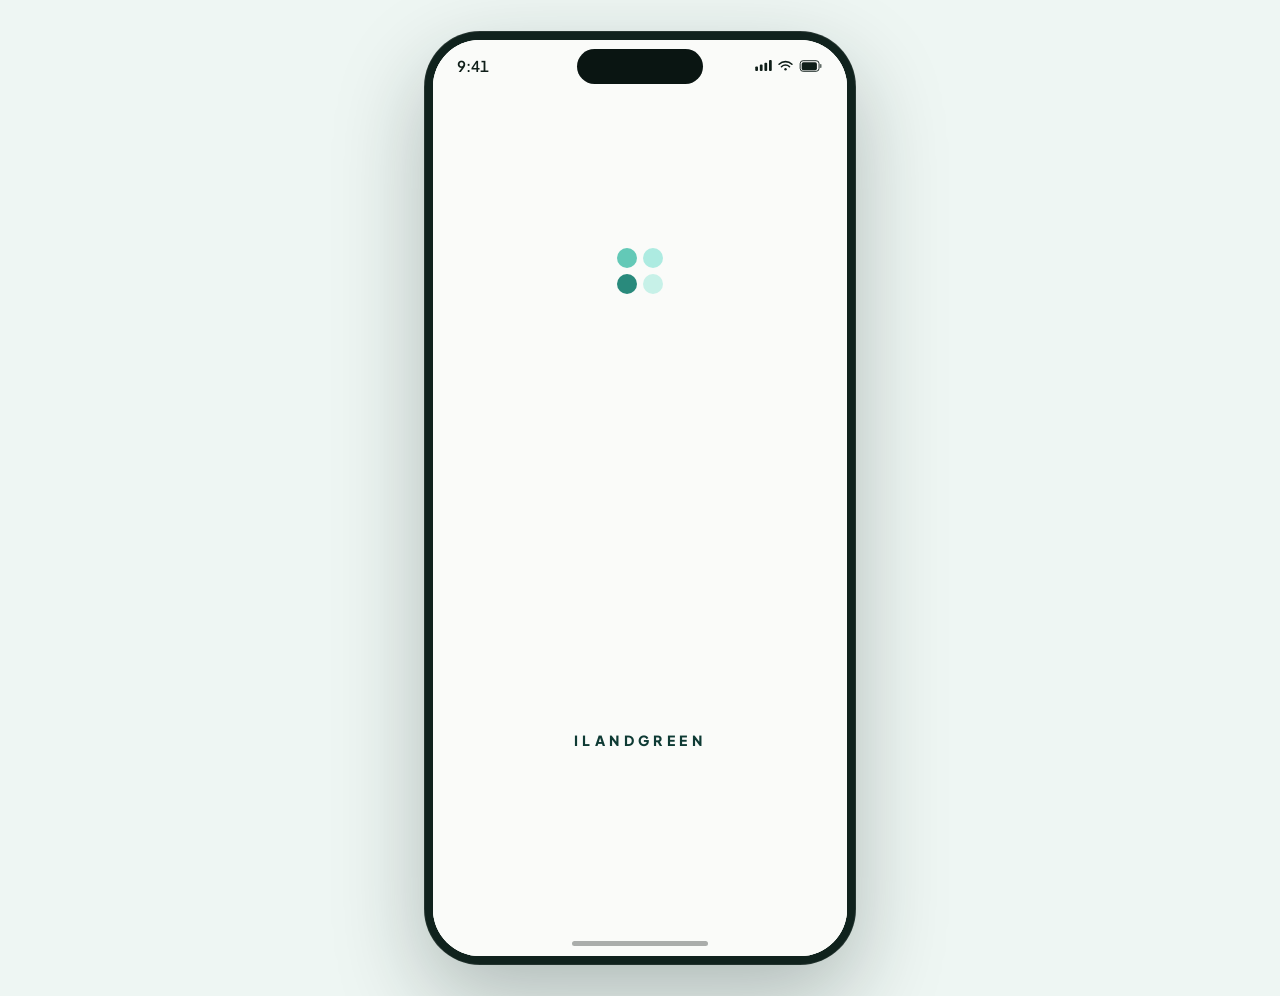
==== ilandgreen/index.html @ 9475b224 "Update portfolio v2 with ILANDGREEN" ====
<!doctype html>
<html lang="en">
<head>
<meta charset="utf-8">
<meta name="viewport" content="width=device-width, initial-scale=1">
<title>ILANDGREEN | Deep Travel, Slow Sound</title>
<link rel="preconnect" href="https://fonts.googleapis.com">
<link rel="preconnect" href="https://fonts.gstatic.com" crossorigin>
<link href="https://fonts.googleapis.com/css2?family=Plus+Jakarta+Sans:wght@300;400;500;600;700;800&display=swap" rel="stylesheet">
<link rel="stylesheet" href="css/tokens.css">
<link rel="stylesheet" href="css/base.css">
<link rel="stylesheet" href="css/components.css">
<link rel="stylesheet" href="css/screens.css">
</head>
<body>
<main class="phone" aria-label="ILANDGREEN sustainable travel app">
  <div class="status">
    <span class="status-time">9:41</span>
    <span class="status-icons">
      <svg class="i-signal" viewBox="0 0 18 12" fill="none" aria-hidden="true"><rect x="0" y="7" width="3" height="5" rx="1" fill="currentColor"/><rect x="5" y="5" width="3" height="7" rx="1" fill="currentColor"/><rect x="10" y="3" width="3" height="9" rx="1" fill="currentColor"/><rect x="15" y="0" width="3" height="12" rx="1" fill="currentColor"/></svg>
      <svg class="i-wifi" viewBox="0 0 16 12" fill="none" aria-hidden="true"><path d="M1 4.6a10 10 0 0 1 14 0" stroke="currentColor" stroke-width="1.7" stroke-linecap="round"/><path d="M3.6 7.3a6.4 6.4 0 0 1 8.8 0" stroke="currentColor" stroke-width="1.7" stroke-linecap="round"/><circle cx="8" cy="10.1" r="1.3" fill="currentColor"/></svg>
      <svg class="i-battery" viewBox="0 0 25 13" fill="none" aria-hidden="true"><rect x="0.75" y="0.75" width="20.5" height="11.5" rx="3.2" stroke="currentColor" stroke-width="1"/><rect x="2.4" y="2.4" width="16.5" height="8.7" rx="1.8" fill="currentColor"/><rect x="22.2" y="4.3" width="1.7" height="4.4" rx="0.85" fill="currentColor" opacity=".65"/></svg>
    </span>
  </div>
  <div id="screen" class="screen"></div>
  <nav id="tabbar" class="tabbar" aria-label="Primary" hidden></nav>
  <div class="home-bar" aria-hidden="true"></div>
</main>
<script src="js/data.js"></script>
<script src="js/state.js"></script>
<script src="js/audio.js"></script>
<script src="js/components.js"></script>
<script src="js/screens.js"></script>
<script src="js/router.js"></script>
<script src="js/main.js"></script>
</body>
</html>
---- ilandgreen/css/tokens.css ----
:root{
  /* mint ramp — brand primary is --mint-300 (#ADEBE1, given) */
  --mint-50:#F3FBFA;
  --mint-100:#E1F7F3;
  --mint-200:#C7F1E8;
  --mint-300:#ADEBE1;
  --mint-400:#8CDDCF;
  --mint-500:#63C9B7;
  --mint-600:#3FAE9C;
  --mint-700:#298A7C;

  /* deep teal — text on mint, dark accents */
  --teal-900:#0E3A34;
  --teal-700:#155F55;
  --teal-500:#1F8A79;

  /* neutrals */
  --bg:#FAFBF9;
  --surface:#FFFFFF;
  --ink-900:#16211F;
  --ink-700:#3C4A47;
  --ink-500:#6B7A76;
  --ink-300:#A7B5B1;
  --ink-100:#E4ECEA;

  /* accent pops */
  --coral:#FF7D5C;
  --sun:#FFC857;

  /* type */
  --font-display:"Plus Jakarta Sans",Inter,"Noto Sans",Arial,sans-serif;
  --fs-display:34px;
  --fs-h1:28px;
  --fs-h2:22px;
  --fs-h3:17px;
  --fs-body-lg:15px;
  --fs-body:14px;
  --fs-caption:12px;
  --fs-micro:10px;

  /* spacing (8pt scale) */
  --space-1:4px;
  --space-2:8px;
  --space-3:12px;
  --space-4:16px;
  --space-5:20px;
  --space-6:24px;
  --space-7:32px;
  --space-8:40px;
  --space-9:48px;
  --space-10:64px;

  /* radius */
  --radius-xs:8px;
  --radius-sm:12px;
  --radius-md:16px;
  --radius-lg:24px;
  --radius-xl:32px;
  --radius-full:999px;

  /* shadow */
  --shadow-1:0 1px 2px rgba(22,33,31,.05);
  --shadow-2:0 4px 14px rgba(22,33,31,.08);
  --shadow-3:0 14px 36px rgba(22,33,31,.16);
  --shadow-cta:0 10px 24px rgba(173,235,225,.55);

  /* z-index */
  --z-deco:0;
  --z-content:1;
  --z-tabbar:20;
  --z-notch:30;
  --z-status:32;
  --z-toast:40;
}
---- ilandgreen/css/base.css ----
*{box-sizing:border-box}
html,body{min-height:100%;margin:0}
body{
  display:grid;
  place-items:center;
  min-height:100vh;
  padding:32px;
  color:var(--ink-900);
  font-family:var(--font-display);
  background:#EEF6F3;
}
button,input{color:inherit;font:inherit}
button{cursor:pointer}
h1,h2,h3,p{margin:0}
img{display:block;max-width:100%}

/* ---------- phone frame chrome ---------- */
.phone{
  position:relative;
  width:430px;
  height:932px;
  overflow:hidden;
  border:8px solid #10221d;
  border-radius:55px;
  background:var(--bg);
  box-shadow:0 35px 90px rgba(16,34,29,.28),0 0 0 1px #2a3934,inset 0 0 0 1px rgba(255,255,255,.08);
}
.phone:before{
  content:"";
  position:absolute;
  z-index:var(--z-notch);
  top:9px;
  left:50%;
  width:126px;
  height:35px;
  transform:translateX(-50%);
  border-radius:20px;
  background:#0a1512;
}
.status{
  position:absolute;
  z-index:var(--z-status);
  top:16px;
  right:24px;
  left:24px;
  display:flex;
  justify-content:space-between;
  align-items:center;
  color:#0f1e19;
  pointer-events:none;
}
.status.on-dark{color:#f4fbf8}
.status-time{font-size:15px;font-weight:600;letter-spacing:-.01em;font-variant-numeric:tabular-nums}
.status-icons{display:flex;gap:6px;align-items:center}
.status-icons svg{display:block}
.i-signal{width:17px;height:11px}
.i-wifi{width:15px;height:11px}
.i-battery{width:24px;height:12px}

.screen{position:absolute;inset:0;overflow:auto;scrollbar-width:none;background:var(--bg)}
.screen::-webkit-scrollbar{display:none}

.view{min-height:100%;animation:appear .45s ease both}
@keyframes appear{from{opacity:0;transform:translateY(10px)}to{opacity:1;transform:none}}

.home-bar{
  position:absolute;
  z-index:35;
  bottom:10px;
  left:50%;
  width:136px;
  height:5px;
  transform:translateX(-50%);
  border-radius:3px;
  background:rgba(20,30,26,.35);
  pointer-events:none;
}

button:focus-visible{outline:2px solid var(--teal-700);outline-offset:3px}

@media (max-width:470px){
  body{padding:0;background:var(--bg)}
  .phone{width:100vw;height:100vh;border:0;border-radius:0}
  .phone:before{top:8px}
}
@media (max-height:850px) and (min-width:471px){
  body{align-items:start}
  .phone{transform:scale(.82);transform-origin:top center;margin-bottom:-160px}
}
---- ilandgreen/css/components.css ----
/* ===== icons ===== */
.icon{width:20px;height:20px;flex:none;display:block}
.icon-sm{width:16px;height:16px}
.icon-lg{width:28px;height:28px}

/* ===== top bar ===== */
.topbar{
  display:flex;
  align-items:center;
  justify-content:space-between;
  gap:var(--space-3);
}
.topbar.overlay{color:#fff}
.topbar.overlay .icon-btn,.topbar.overlay .back-btn{color:#fff;background:rgba(10,20,18,.4);backdrop-filter:blur(6px)}
.brand{display:flex;gap:8px;align-items:center;font-size:var(--fs-micro);font-weight:700;letter-spacing:.18em}
.brand-mark{display:grid;grid-template-columns:repeat(2,7px);gap:2px;width:16px}
.brand-mark i{width:7px;height:7px;border-radius:50%;background:var(--mint-500)}
.brand-mark i:nth-child(2){background:var(--mint-300)}
.brand-mark i:nth-child(3){background:var(--mint-700)}
.brand-mark i:nth-child(4){background:var(--mint-200)}
.icon-btn,.back-btn{
  display:grid;
  place-items:center;
  width:36px;
  height:36px;
  padding:0;
  border:0;
  border-radius:var(--radius-full);
  background:rgba(255,255,255,.85);
  color:var(--ink-900);
  box-shadow:var(--shadow-1);
}
.topbar:not(.overlay) .icon-btn,.topbar:not(.overlay) .back-btn{background:var(--surface)}
.icon-btn:hover,.back-btn:hover{filter:brightness(.97)}
.title-lockup .kicker{color:var(--teal-700);font-size:var(--fs-micro);font-weight:700;letter-spacing:.16em;text-transform:uppercase}
.title-lockup h1{font-size:var(--fs-h2);font-weight:700;margin-top:2px}

/* ===== bottom tab bar ===== */
.tabbar{
  position:absolute;
  z-index:var(--z-tabbar);
  left:20px;
  right:20px;
  bottom:26px;
  display:flex;
  align-items:center;
  justify-content:space-between;
  padding:10px 18px;
  border-radius:var(--radius-full);
  background:var(--surface);
  box-shadow:var(--shadow-3);
}
#tabbar[hidden]{display:none}
.tabbar-item{
  display:grid;
  place-items:center;
  width:40px;
  height:40px;
  padding:0;
  border:0;
  background:none;
  color:var(--ink-300);
  border-radius:var(--radius-full);
}
.tabbar-item.is-active{color:var(--teal-700);background:var(--mint-100)}
.tabbar-fab{
  display:grid;
  place-items:center;
  width:54px;
  height:54px;
  margin-top:-32px;
  border:4px solid var(--bg);
  border-radius:50%;
  background:var(--mint-300);
  color:var(--teal-900);
  box-shadow:var(--shadow-3);
}
.tabbar-fab.is-active{background:var(--teal-700);color:#fff}

/* ===== pill buttons ===== */
.pill-btn{
  display:inline-flex;
  align-items:center;
  justify-content:center;
  gap:8px;
  width:100%;
  padding:16px 20px;
  border:0;
  border-radius:var(--radius-full);
  font-size:var(--fs-body);
  font-weight:700;
  letter-spacing:.01em;
  transition:transform .15s ease,filter .15s ease;
}
.pill-btn:hover{transform:translateY(-1px)}
.pill-btn:disabled{opacity:.45;pointer-events:none}
.pill-btn--primary{background:var(--mint-300);color:var(--teal-900);box-shadow:var(--shadow-cta)}
.pill-btn--primary:hover{background:var(--mint-400)}
.pill-btn--dark{background:var(--teal-900);color:#fff;box-shadow:var(--shadow-2)}
.pill-btn--outline{background:transparent;color:var(--teal-900);border:1.5px solid var(--ink-100)}
.pill-btn--outline:hover{border-color:var(--mint-400)}
.pill-btn--ghost{background:transparent;color:var(--ink-500);width:auto;padding:8px 4px;font-weight:600}
.pill-btn--sm{width:auto;padding:12px 18px;font-size:var(--fs-caption)}

.fab-arrow{
  display:grid;
  place-items:center;
  width:64px;
  height:64px;
  border:0;
  border-radius:50%;
  background:#fff;
  color:var(--ink-900);
  box-shadow:var(--shadow-3);
}
.fab-arrow:hover{transform:translateY(-1px)}
.fab-arrow.on-mint{background:var(--teal-900);color:#fff}

/* ===== chips ===== */
.chip{
  display:inline-flex;
  align-items:center;
  padding:6px 12px;
  border-radius:var(--radius-full);
  background:var(--mint-100);
  color:var(--teal-700);
  font-size:var(--fs-micro);
  font-weight:700;
  letter-spacing:.04em;
  white-space:nowrap;
}
.chip-row{display:flex;gap:6px;flex-wrap:wrap}

/* ===== photo card ===== */
.photo-card{flex:none;width:150px}
.photo-card--md{width:172px}
.photo-card--lg{width:220px}
.photo-card__frame{position:relative;overflow:hidden;border-radius:var(--radius-lg);aspect-ratio:4/5;background:var(--mint-100);box-shadow:var(--shadow-1);transition:box-shadow .25s ease}
.photo-card__frame img{width:100%;height:100%;object-fit:cover;transition:transform .35s ease}
.photo-card__chips{position:absolute;left:10px;bottom:10px;right:10px;display:flex;gap:5px;flex-wrap:wrap}
.photo-card__chips .chip{background:rgba(255,255,255,.92)}
.photo-card__caption{margin-top:12px;font-size:var(--fs-caption);font-weight:600;color:var(--ink-700)}
.photo-card:hover .photo-card__frame{box-shadow:var(--shadow-3)}
.photo-card:hover .photo-card__frame img{transform:scale(1.07)}

/* ===== progress bar (quiz) ===== */
.progress-bar{display:flex;gap:6px}
.progress-seg{flex:1;height:6px;border-radius:var(--radius-full);background:var(--ink-100)}
.progress-seg.is-filled{background:var(--mint-500)}

/* ===== persona card (onboarding) ===== */
.persona-card{
  display:flex;
  align-items:center;
  gap:var(--space-3);
  width:100%;
  padding:16px 18px;
  border-radius:var(--radius-lg);
  border:1.5px solid var(--ink-100);
  background:var(--surface);
  text-align:left;
  box-shadow:var(--shadow-1);
}
.persona-card.is-selected{border-color:var(--mint-500);background:var(--mint-50);box-shadow:var(--shadow-2)}
.persona-card__body{flex:1}
.persona-card__body h3{font-size:var(--fs-h3);font-weight:700}
.persona-card__body .chip-row{margin-top:6px}
.persona-card__icon{
  display:grid;
  place-items:center;
  width:44px;
  height:44px;
  flex:none;
  border-radius:50%;
  background:var(--mint-100);
  color:var(--teal-700);
}

/* ===== quiz option card ===== */
.quiz-grid{display:grid;grid-template-columns:1fr 1fr;gap:14px}
.quiz-option{border:0;background:none;padding:0;text-align:left}
.quiz-option__frame{
  position:relative;
  overflow:hidden;
  border-radius:var(--radius-lg);
  aspect-ratio:1/1;
  border:2.5px solid transparent;
}
.quiz-option__frame img{width:100%;height:100%;object-fit:cover}
.quiz-option.is-selected .quiz-option__frame{border-color:var(--mint-500);box-shadow:0 0 0 3px var(--mint-100)}
.quiz-option__label{margin-top:8px;font-size:var(--fs-caption);font-weight:700;color:var(--ink-900);text-align:center}

/* ===== sound wheel (mixer) ===== */
.mixer-wheel{position:relative;margin-top:8px}
.mixer-wheel:before{
  content:"";
  position:absolute;
  left:50%;
  top:150px;
  width:216px;
  height:216px;
  transform:translate(-50%,-50%);
  border:1px dashed rgba(255,255,255,.22);
  border-radius:50%;
  pointer-events:none;
}
.mixer-wheel__center{
  position:absolute;
  left:190px;
  top:150px;
  transform:translate(-50%,-50%);
  width:48px;
  height:48px;
  display:grid;
  place-items:center;
  border-radius:50%;
  background:rgba(255,255,255,.12);
  backdrop-filter:blur(6px);
  color:#fff;
  pointer-events:none;
}
.mixer-wheel__label{
  position:absolute;
  top:50%;
  transform:translateY(-50%);
  writing-mode:vertical-rl;
  font-size:var(--fs-micro);
  font-weight:700;
  letter-spacing:.2em;
  text-transform:uppercase;
  color:rgba(255,255,255,.4);
  pointer-events:none;
}
.mixer-wheel__label--left{left:-4px;transform:translateY(-50%) rotate(180deg)}
.mixer-wheel__label--right{right:-4px}
.wheel-node{
  position:absolute;
  transform:translate(-50%,-50%);
  display:grid;
  place-items:center;
  width:68px;
  height:68px;
  padding:6px;
  border:1.5px solid rgba(255,255,255,.4);
  border-radius:50%;
  background:rgba(20,32,28,.55);
  color:#fff;
  font-size:9px;
  font-weight:700;
  line-height:1.35;
  text-align:center;
  backdrop-filter:blur(6px);
  transition:.25s ease;
}
.wheel-node:hover{border-color:rgba(255,255,255,.75);background:rgba(20,32,28,.75)}
.wheel-node.is-active{
  width:82px;
  height:82px;
  background:var(--mint-300);
  border-color:var(--mint-300);
  color:var(--teal-900);
  box-shadow:0 8px 22px rgba(173,235,225,.4),0 0 0 6px rgba(173,235,225,.16);
}
.wheel-node.is-active:hover{background:var(--mint-400);border-color:var(--mint-400)}

/* ===== wave bars ===== */
.wave-bars{display:flex;align-items:center;gap:3px;height:46px}
.wave-bars i{flex:1;min-width:2px;height:var(--h);border-radius:4px;background:var(--ink-100);transition:background .3s ease}
.wave-bars.is-playing i{background:var(--mint-500);animation:wave 1.3s ease-in-out infinite alternate}
.wave-bars i:nth-child(2n){animation-delay:.28s}
.wave-bars i:nth-child(3n){animation-delay:.57s}
@keyframes wave{to{transform:scaleY(.35);opacity:.55}}

.play-btn{
  display:grid;
  place-items:center;
  width:44px;
  height:44px;
  flex:none;
  border:0;
  border-radius:50%;
  background:var(--teal-900);
  color:#fff;
  transition:background .2s ease,box-shadow .2s ease;
}
.play-btn.is-active{
  background:var(--mint-300);
  color:var(--teal-900);
  box-shadow:0 0 0 6px rgba(173,235,225,.3);
  animation:play-pulse 1.8s ease-in-out infinite;
}
@keyframes play-pulse{50%{box-shadow:0 0 0 10px rgba(173,235,225,.16)}}

/* ===== match card (quiz result) ===== */
.match-card{
  position:relative;
  overflow:hidden;
  border-radius:var(--radius-lg);
  box-shadow:var(--shadow-3);
  aspect-ratio:4/5;
}
.match-card img{width:100%;height:100%;object-fit:cover}
.match-card__overlay{
  position:absolute;
  inset:0;
  display:flex;
  flex-direction:column;
  justify-content:flex-end;
  padding:22px;
  color:#fff;
  background:linear-gradient(180deg,rgba(14,58,52,0) 35%,rgba(10,25,22,.86) 100%);
}
.match-card__overlay .kicker{color:var(--mint-300);font-size:var(--fs-micro);font-weight:700;letter-spacing:.14em;text-transform:uppercase}
.match-card__overlay h2{margin-top:8px;font-size:var(--fs-h1);font-weight:700}
.match-card__overlay p{margin-top:6px;font-size:var(--fs-body);opacity:.85}

/* ===== toast ===== */
.toast{
  position:absolute;
  z-index:var(--z-toast);
  right:20px;
  bottom:100px;
  left:20px;
  padding:14px 16px;
  border-radius:var(--radius-md);
  background:var(--teal-900);
  color:#fff;
  box-shadow:var(--shadow-3);
  font-size:var(--fs-caption);
  font-weight:600;
  text-align:center;
  animation:toast-in .3s ease both;
}
@keyframes toast-in{from{opacity:0;transform:translateY(12px)}}

/* ===== decorative wave ===== */
.deco-wave{position:absolute;left:0;right:0;z-index:var(--z-deco);pointer-events:none}
.deco-wave.top{top:0}
.deco-wave.bottom{bottom:0}
.deco-wave svg{display:block;width:100%}

/* ===== section heading ===== */
.section-head{margin-bottom:20px}
.section-head h2{font-size:var(--fs-h2);font-weight:700}
.section-head p{margin-top:6px;color:var(--ink-500);font-size:var(--fs-caption);line-height:1.5}

/* ===== scroll row ===== */
.scroll-row{display:flex;gap:12px;overflow-x:auto;scrollbar-width:none;margin:0 -25px;padding:0 25px}
.scroll-row::-webkit-scrollbar{display:none}

/* ===== theme tabs (mixer) ===== */
.theme-tabs{display:flex;gap:8px;overflow-x:auto;scrollbar-width:none}
.theme-tabs::-webkit-scrollbar{display:none}
.theme-tab{
  flex:none;
  padding:9px 16px;
  border:1.5px solid rgba(255,255,255,.18);
  border-radius:var(--radius-full);
  background:rgba(255,255,255,.06);
  color:rgba(255,255,255,.7);
  font-size:var(--fs-caption);
  font-weight:600;
  transition:.2s ease;
}
.theme-tab:hover{border-color:rgba(255,255,255,.4);background:rgba(255,255,255,.14);color:#fff}
.theme-tab.is-active{
  border-color:var(--mint-300);
  background:var(--mint-300);
  color:var(--teal-900);
  font-weight:700;
}
.theme-tab.is-active:hover{background:var(--mint-400);border-color:var(--mint-400)}
---- ilandgreen/css/screens.css ----
/* ===== SPLASH ===== */
.screen-splash{display:grid;place-items:center;height:100%;background:var(--bg)}
.splash-mark{display:grid;grid-template-columns:repeat(2,20px);gap:6px}
.splash-mark i{width:20px;height:20px;border-radius:50%;background:var(--mint-500)}
.splash-mark i:nth-child(2){background:var(--mint-300)}
.splash-mark i:nth-child(3){background:var(--mint-700)}
.splash-mark i:nth-child(4){background:var(--mint-200)}
.splash-word{margin-top:22px;font-size:var(--fs-body);font-weight:800;letter-spacing:.32em;color:var(--teal-900)}

/* ===== WELCOME (login landing) ===== */
.screen-welcome{position:relative;height:100%}
.welcome-hero{position:absolute;inset:0}
.welcome-hero img{width:100%;height:100%;object-fit:cover}
.welcome-hero:after{content:"";position:absolute;inset:0;pointer-events:none;background:linear-gradient(180deg,rgba(10,30,26,.15) 0%,rgba(8,20,17,.15) 55%,rgba(6,15,13,.85) 100%)}
.welcome-top{position:relative;z-index:var(--z-content);padding:68px 25px 0}
.welcome-bottom{position:absolute;z-index:var(--z-content);left:25px;right:25px;bottom:40px;color:#fff}
.welcome-bottom .brand-mark i{background:var(--mint-300)}
.welcome-bottom .brand-mark i:nth-child(2){background:#fff}
.welcome-bottom h1{margin-top:18px;font-size:var(--fs-display);font-weight:800;line-height:1.15}
.welcome-bottom p{margin-top:10px;max-width:280px;font-size:var(--fs-body);opacity:.85;line-height:1.6}
.welcome-bottom .pill-btn{margin-top:26px}

/* ===== ONBOARDING ===== */
.screen-onboarding{position:relative;height:100%;padding:68px 25px 32px;overflow:hidden;display:flex;flex-direction:column}
.onboarding-head{position:relative;z-index:var(--z-content);margin-top:36px}
.onboarding-head .kicker{color:var(--teal-700);font-size:var(--fs-micro);font-weight:700;letter-spacing:.14em;text-transform:uppercase}
.onboarding-head h1{margin-top:8px;font-size:var(--fs-h1);font-weight:800;line-height:1.25}
.onboarding-list{position:relative;z-index:var(--z-content);margin-top:28px;display:grid;gap:12px}
.screen-onboarding .pill-btn{position:relative;z-index:var(--z-content);margin-top:24px}

/* ===== HOME ===== */
.screen-home{padding:0 0 130px}
.home-top{padding:68px 25px 0}
.home-greet{display:flex;align-items:center;justify-content:space-between}
.home-eyebrow{color:var(--ink-500);font-size:var(--fs-body);font-weight:500}
.home-greet h1{margin-top:2px;font-size:var(--fs-display);font-weight:700;letter-spacing:-.01em}
.home-avatar{width:44px;height:44px;flex:none;border-radius:50%;background:var(--mint-100);display:grid;place-items:center;color:var(--teal-700)}
.home-hero-wrap{padding:0 25px;margin-top:28px}
.home-hero{position:relative;height:320px;overflow:hidden;border-radius:var(--radius-xl);box-shadow:var(--shadow-2)}
.home-hero img{width:100%;height:100%;object-fit:cover}
.home-hero:after{content:"";position:absolute;inset:0;pointer-events:none;background:linear-gradient(0deg,rgba(8,20,17,.72) 0%,rgba(8,20,17,0) 48%)}
.home-hero-copy{position:absolute;z-index:var(--z-content);left:22px;right:22px;bottom:22px;color:#fff}
.home-hero-copy p{font-size:var(--fs-body-lg);font-weight:600;line-height:1.5;max-width:230px}
.home-sections{padding:40px 25px 0;display:grid;gap:40px}
.section-head{display:flex;align-items:end;justify-content:space-between}

/* ===== QUICK TEST INTRO ===== */
.screen-quicktest{position:relative;height:100%}
.qt-hero{position:absolute;inset:0}
.qt-hero img{width:100%;height:100%;object-fit:cover}
.qt-hero:after{content:"";position:absolute;inset:0;pointer-events:none;background:linear-gradient(180deg,rgba(8,20,17,.25) 0%,rgba(8,20,17,.1) 40%,rgba(8,20,17,.55) 100%)}
.qt-top{position:relative;z-index:var(--z-content);padding:68px 25px 0}
.qt-body{position:relative;z-index:var(--z-content);height:100%;display:flex;flex-direction:column;align-items:center;justify-content:center;text-align:center;padding:0 40px;color:#fff}
.qt-body h1{font-size:var(--fs-h1);font-weight:800;line-height:1.3}
.qt-body p{margin-top:10px;font-size:var(--fs-body);opacity:.85}
.qt-body .fab-arrow{margin-top:28px}

/* ===== QUIZ ===== */
.screen-quiz{padding:68px 25px 40px}
.quiz-progress{margin-top:20px}
.quiz-q{margin-top:26px;font-size:var(--fs-h2);font-weight:800;line-height:1.3}
.quiz-grid{margin-top:22px}

/* ===== QUIZ RESULT ===== */
.screen-quizresult{padding:68px 25px 40px}
.qr-head{margin-top:6px;text-align:center}
.qr-head .kicker{color:var(--teal-700);font-size:var(--fs-micro);font-weight:700;letter-spacing:.14em;text-transform:uppercase}
.qr-head h1{margin-top:8px;font-size:var(--fs-h1);font-weight:800}
.qr-head p{margin-top:8px;color:var(--ink-500);font-size:var(--fs-body)}
.match-card{margin-top:24px}
.qr-copy{margin-top:18px;padding:16px 18px;border-left:3px solid var(--mint-500);background:var(--mint-50);color:var(--ink-700);font-size:var(--fs-body);line-height:1.7;border-radius:0 var(--radius-md) var(--radius-md) 0}
.qr-actions{display:grid;grid-template-columns:1fr 1.3fr;gap:10px;margin-top:24px}

/* ===== MIXER ===== */
.screen-mixer{position:relative;height:100%;overflow:hidden}
.mixer-hero{position:absolute;inset:0}
.mixer-hero img{width:100%;height:100%;object-fit:cover;transition:opacity .4s ease}
.mixer-hero:after{content:"";position:absolute;inset:0;pointer-events:none;background:linear-gradient(180deg,rgba(6,15,13,.72) 0%,rgba(6,15,13,.15) 42%,rgba(6,15,13,.1) 60%,rgba(6,15,13,.88) 100%)}
.mixer-body{position:relative;z-index:var(--z-content);height:100%;display:flex;flex-direction:column;padding:68px 25px 0;color:#fff}
.mixer-tags{margin-top:16px}
.mixer-tags span{margin-right:10px;font-size:var(--fs-micro);font-weight:600;opacity:.75}
.screen-mixer .theme-tabs{margin-top:18px}
.mixer-title{margin-top:18px}
.mixer-title .kicker{color:var(--mint-300);font-size:var(--fs-micro);font-weight:700;letter-spacing:.14em;text-transform:uppercase}
.mixer-title h1{margin-top:8px;font-size:var(--fs-h1);font-weight:800}
.mixer-title p{margin-top:4px;font-size:var(--fs-body);font-style:italic;opacity:.75}
.mixer-bottom{
  position:relative;
  z-index:var(--z-content);
  margin-top:auto;
  padding:20px 25px 118px;
  background:rgba(8,18,15,.6);
  backdrop-filter:blur(18px);
  border-radius:28px 28px 0 0;
  box-shadow:0 -12px 30px rgba(0,0,0,.18);
}
.mixer-actions{display:flex;align-items:center;gap:12px;margin-top:18px}
.mixer-actions .pill-btn{flex:1}
.mixer-actions .pill-btn--outline{color:#fff;border-color:rgba(255,255,255,.35)}
.mixer-actions .pill-btn--outline:hover{border-color:var(--mint-300)}

/* ===== MIXER RESULT ===== */
.screen-mixerresult{position:relative;height:100%;overflow:hidden}
.mr-photo{position:absolute;inset:0}
.mr-photo img{width:100%;height:100%;object-fit:cover}
.mr-photo:after{content:"";position:absolute;inset:0;pointer-events:none;background:linear-gradient(180deg,rgba(6,15,13,.65) 0%,rgba(6,15,13,.05) 32%,rgba(6,15,13,.15) 55%,rgba(6,15,13,.9) 100%)}
.mr-content{position:relative;z-index:var(--z-content);height:100%;display:flex;flex-direction:column;padding:68px 25px 32px;color:#fff}
.mr-top{display:flex;align-items:center;justify-content:space-between}
.mr-info{margin-top:28px}
.mr-info h1{font-size:var(--fs-display);font-weight:800;line-height:1.15}
.mr-info .chip-row{margin-top:12px}
.mr-quote{margin-top:16px;max-width:250px;font-size:var(--fs-body);line-height:1.65;opacity:.85}
.mr-footer{margin-top:auto}
.mr-footer-row{display:flex;align-items:center;justify-content:space-between;margin-top:12px}
.mr-caption{font-size:var(--fs-caption);opacity:.8}
.mr-save{
  display:grid;
  place-items:center;
  width:44px;
  height:44px;
  flex:none;
  border:0;
  border-radius:14px;
  background:rgba(255,255,255,.92);
  color:var(--ink-900);
}
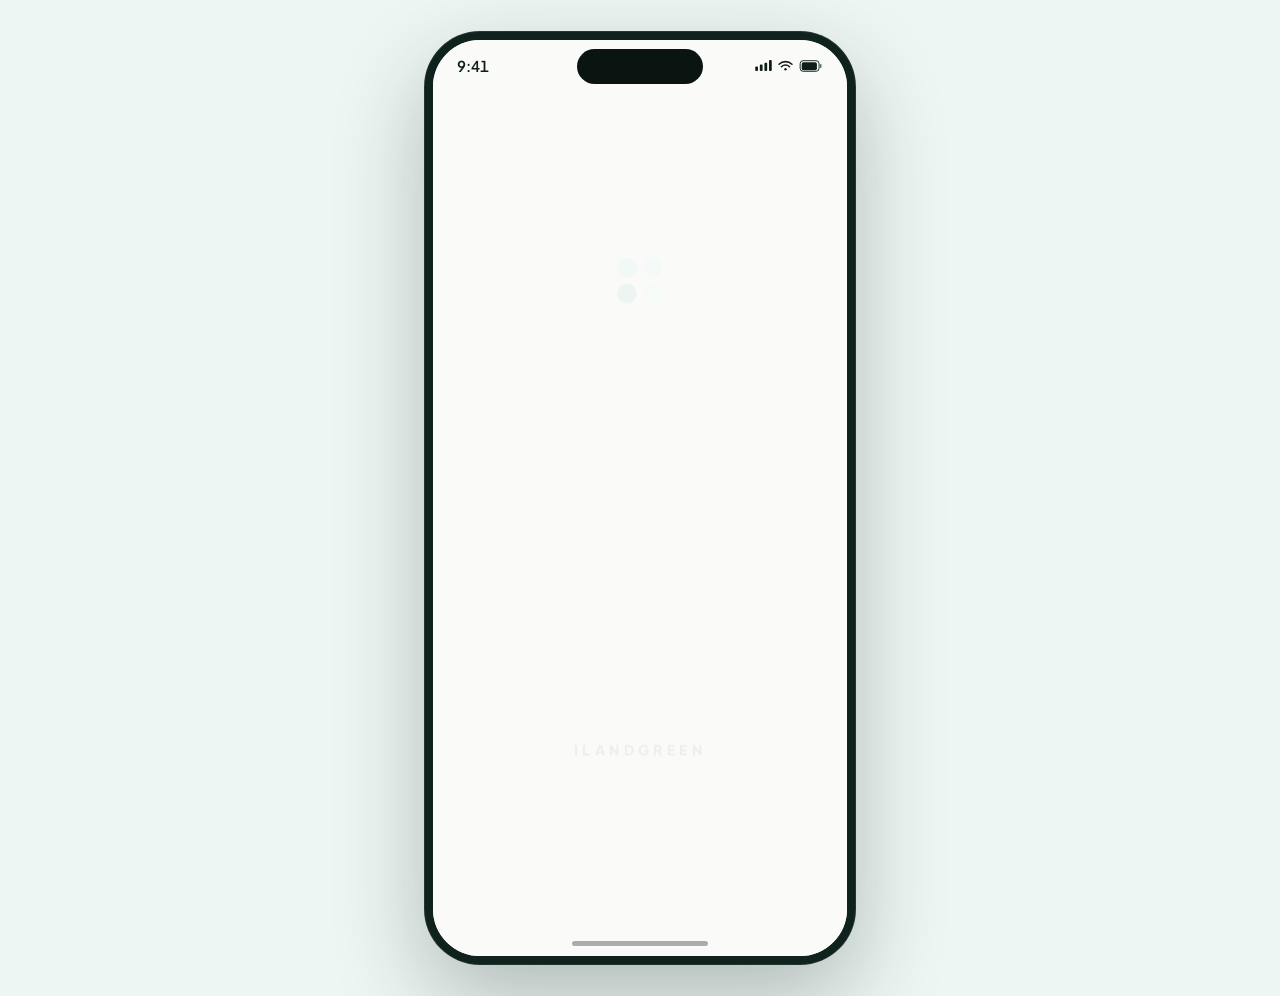
==== commit 59939e89: "Keep the old URLs alive with redirect stubs The deployed site still serves the flat layout, so /feet" ====
--- a/ilandgreen/index.html
+++ b/ilandgreen/index.html
@@ -1,37 +1,10 @@
 <!doctype html>
-<html lang="en">
-<head>
 <meta charset="utf-8">
-<meta name="viewport" content="width=device-width, initial-scale=1">
-<title>ILANDGREEN | Deep Travel, Slow Sound</title>
-<link rel="preconnect" href="https://fonts.googleapis.com">
-<link rel="preconnect" href="https://fonts.gstatic.com" crossorigin>
-<link href="https://fonts.googleapis.com/css2?family=Plus+Jakarta+Sans:wght@300;400;500;600;700;800&display=swap" rel="stylesheet">
-<link rel="stylesheet" href="css/tokens.css">
-<link rel="stylesheet" href="css/base.css">
-<link rel="stylesheet" href="css/components.css">
-<link rel="stylesheet" href="css/screens.css">
-</head>
-<body>
-<main class="phone" aria-label="ILANDGREEN sustainable travel app">
-  <div class="status">
-    <span class="status-time">9:41</span>
-    <span class="status-icons">
-      <svg class="i-signal" viewBox="0 0 18 12" fill="none" aria-hidden="true"><rect x="0" y="7" width="3" height="5" rx="1" fill="currentColor"/><rect x="5" y="5" width="3" height="7" rx="1" fill="currentColor"/><rect x="10" y="3" width="3" height="9" rx="1" fill="currentColor"/><rect x="15" y="0" width="3" height="12" rx="1" fill="currentColor"/></svg>
-      <svg class="i-wifi" viewBox="0 0 16 12" fill="none" aria-hidden="true"><path d="M1 4.6a10 10 0 0 1 14 0" stroke="currentColor" stroke-width="1.7" stroke-linecap="round"/><path d="M3.6 7.3a6.4 6.4 0 0 1 8.8 0" stroke="currentColor" stroke-width="1.7" stroke-linecap="round"/><circle cx="8" cy="10.1" r="1.3" fill="currentColor"/></svg>
-      <svg class="i-battery" viewBox="0 0 25 13" fill="none" aria-hidden="true"><rect x="0.75" y="0.75" width="20.5" height="11.5" rx="3.2" stroke="currentColor" stroke-width="1"/><rect x="2.4" y="2.4" width="16.5" height="8.7" rx="1.8" fill="currentColor"/><rect x="22.2" y="4.3" width="1.7" height="4.4" rx="0.85" fill="currentColor" opacity=".65"/></svg>
-    </span>
-  </div>
-  <div id="screen" class="screen"></div>
-  <nav id="tabbar" class="tabbar" aria-label="Primary" hidden></nav>
-  <div class="home-bar" aria-hidden="true"></div>
-</main>
-<script src="js/data.js"></script>
-<script src="js/state.js"></script>
-<script src="js/audio.js"></script>
-<script src="js/components.js"></script>
-<script src="js/screens.js"></script>
-<script src="js/router.js"></script>
-<script src="js/main.js"></script>
-</body>
-</html>
+<title>Moved — ILANDGREEN prototype</title>
+<!-- This page used to live here. It is kept only so links shared before the move still
+     work: GitHub Pages has no redirect config, so a stub file is the only way. Safe to
+     delete once nothing points at the old address. -->
+<meta name="robots" content="noindex">
+<meta http-equiv="refresh" content="0; url=../demo/ilandgreen-app/index.html">
+<link rel="canonical" href="https://martinachang.github.io/portfolio-2026/demo/ilandgreen-app/">
+<p>The ILANDGREEN prototype moved to <a href="../demo/ilandgreen-app/index.html">demo/ilandgreen-app/</a>.</p>
